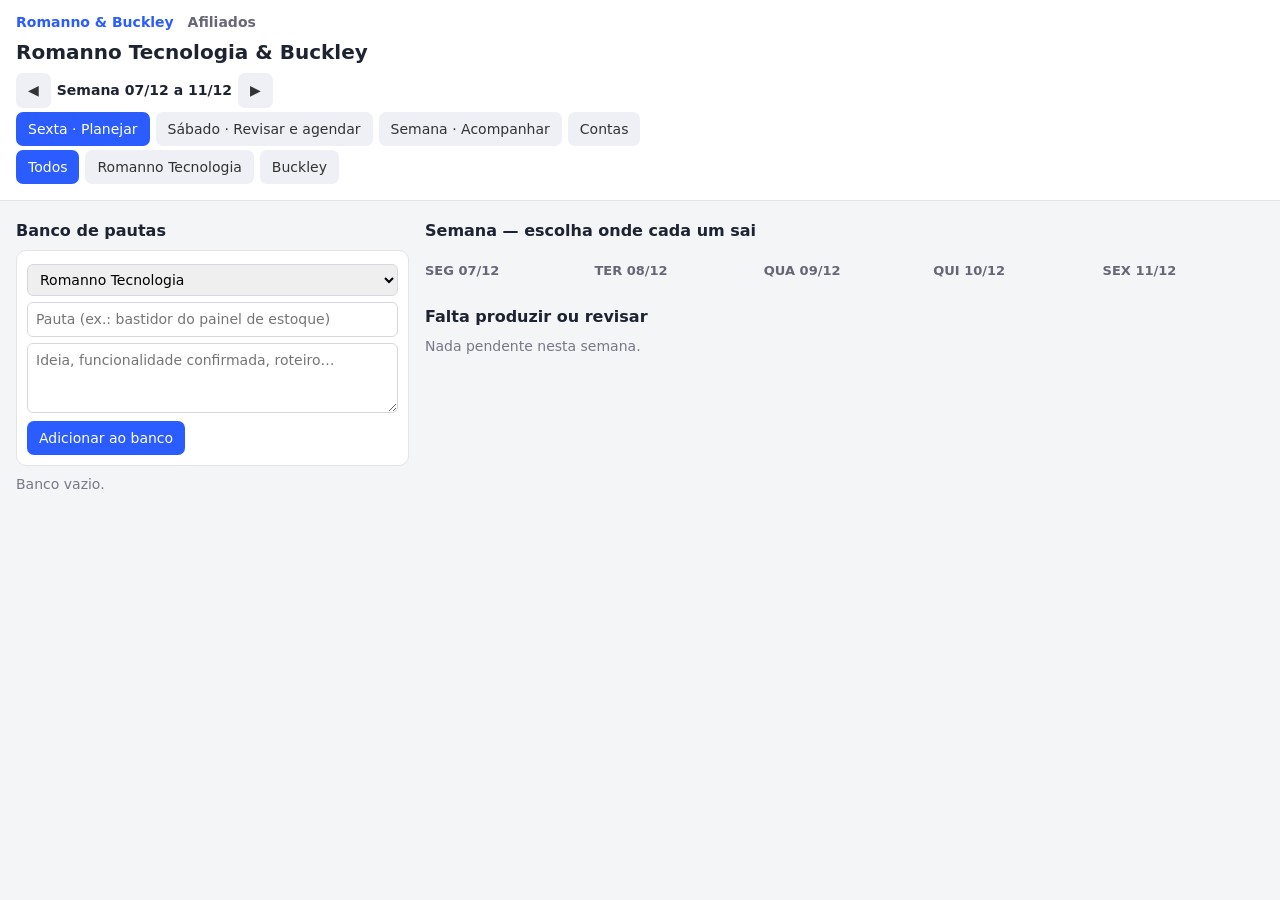
==== index.html @ 6fb6c509 "Painéis de redes sociais: agenda Romanno/Buckley e calendário de afiliados Co-Authored-By: Claude Op" ====
<!doctype html>
<html lang="pt-BR"><head><meta charset="utf-8"><meta name="viewport" content="width=device-width,initial-scale=1">
<title>Agenda — Romanno & Buckley</title><link rel="stylesheet" href="style.css"></head>
<body data-painel="marcas">
<header>
  <nav><a href="index.html" class="on">Romanno & Buckley</a><a href="afiliados.html" class="">Afiliados</a></nav>
  <h1 id="titulo"></h1>
  <div class="row">
    <button class="sec" data-sem="-1">◀</button><b id="semana"></b><button class="sec" data-sem="1">▶</button>
  </div>
  <div class="row abas">
    <button data-aba="planejar">Sexta · Planejar</button><button data-aba="revisar">Sábado · Revisar e agendar</button>
    <button data-aba="acompanhar">Semana · Acompanhar</button><button data-aba="contas">Contas</button>
  </div>
  <div class="row" id="filtros"><button data-filtro="todos">Todos</button><button data-filtro="romanno">Romanno Tecnologia</button><button data-filtro="buckley">Buckley</button></div>
  <div id="aviso" class="hide"></div>
</header>
<main id="conteudo"></main>
<script src="config.js"></script><script src="app.js"></script>
</body></html>
---- style.css ----
* { box-sizing: border-box }
body { margin: 0; font: 14px/1.45 system-ui, sans-serif; color: #1d2330; background: #f4f5f7 }
header { background: #fff; padding: 12px 16px; border-bottom: 1px solid #e2e4ea; position: sticky; top: 0; z-index: 2 }
nav a { margin-right: 14px; color: #667; text-decoration: none; font-weight: 600 }
nav a.on { color: #2b5cff }
h1 { font-size: 20px; margin: 6px 0 }
h2 { font-size: 16px; margin: 18px 0 8px }
h3 { font-size: 13px; text-transform: uppercase; color: #667; margin: 12px 0 6px }
main { display: flex; flex-wrap: wrap; gap: 16px; padding: 0 16px 40px }
.col { flex: 1 1 300px; min-width: 0 }
.col.largo { flex: 3 1 560px }
.row { display: flex; gap: 6px; align-items: center; flex-wrap: wrap; margin: 4px 0 }
.abas button, #filtros button { background: #eef0f5; color: #333 }
.abas button.on, #filtros button.on { background: #2b5cff; color: #fff }
button { border: 0; background: #2b5cff; color: #fff; padding: 7px 12px; border-radius: 7px; cursor: pointer; font: inherit }
button.sec { background: #eef0f5; color: #333 }
button:disabled { opacity: .4 }
input, select, textarea { font: inherit; padding: 6px 8px; border: 1px solid #d5d8e0; border-radius: 6px; width: 100%; margin: 3px 0 }
.row input, .row select { width: auto }
input[type=checkbox] { width: auto }
textarea { min-height: 70px; resize: vertical }
.card { background: #fff; border: 1px solid #e2e4ea; border-radius: 10px; padding: 10px; margin-bottom: 8px }
.card.linha { display: grid; grid-template-columns: 2fr 1.3fr 1.5fr auto auto auto; gap: 8px; align-items: center }
.grade { display: grid; grid-template-columns: repeat(5, minmax(0, 1fr)); gap: 8px }
.chk { display: block; font-size: 13px }
.row .chk { display: inline }
.tag { background: #eef0f5; border-radius: 99px; padding: 1px 8px; font-size: 12px }
.muted { color: #778; margin: 2px 0 }
.erro { color: #c62828 }
.falta { background: #fff8e1; padding: 6px 10px; border-radius: 6px; margin-bottom: 4px }
.destinos { display: grid; grid-template-columns: repeat(auto-fill, minmax(240px, 1fr)); gap: 8px; margin-top: 8px }
.destino { border: 1px solid #e2e4ea; border-radius: 8px; padding: 8px }
.prev { font-size: 13px; margin-bottom: 4px }
.previa { white-space: pre-wrap; background: #f7f8fa; border-radius: 6px; padding: 6px; font-size: 13px; min-height: 30px }
.modo { font-size: 12px; padding: 1px 6px; border-radius: 4px }
.modo.auto { background: #e3f6e8; color: #1b6e34 }
.modo.manual { background: #fff1d6; color: #8a5a00 }
.modo.conexao, .modo.pendente { background: #fde7e7; color: #a12020 }
table { width: 100%; border-collapse: collapse; background: #fff; font-size: 13px }
td, th { padding: 6px; border-bottom: 1px solid #eef0f5; text-align: left; vertical-align: top }
tr.nao { opacity: .55 }
.alerta { padding: 8px 10px; border-radius: 6px; margin-bottom: 4px }
.alerta.erro { background: #fde7e7; color: #a12020 }
.alerta.manual { background: #fff1d6; color: #8a5a00 }
.aviso { background: #fff1d6; padding: 6px 10px; border-radius: 6px; margin-top: 6px }
.aviso.erro { background: #fde7e7 }
.hide { display: none }
@media (max-width: 760px) { .grade { grid-template-columns: 1fr } .card.linha { grid-template-columns: 1fr } }
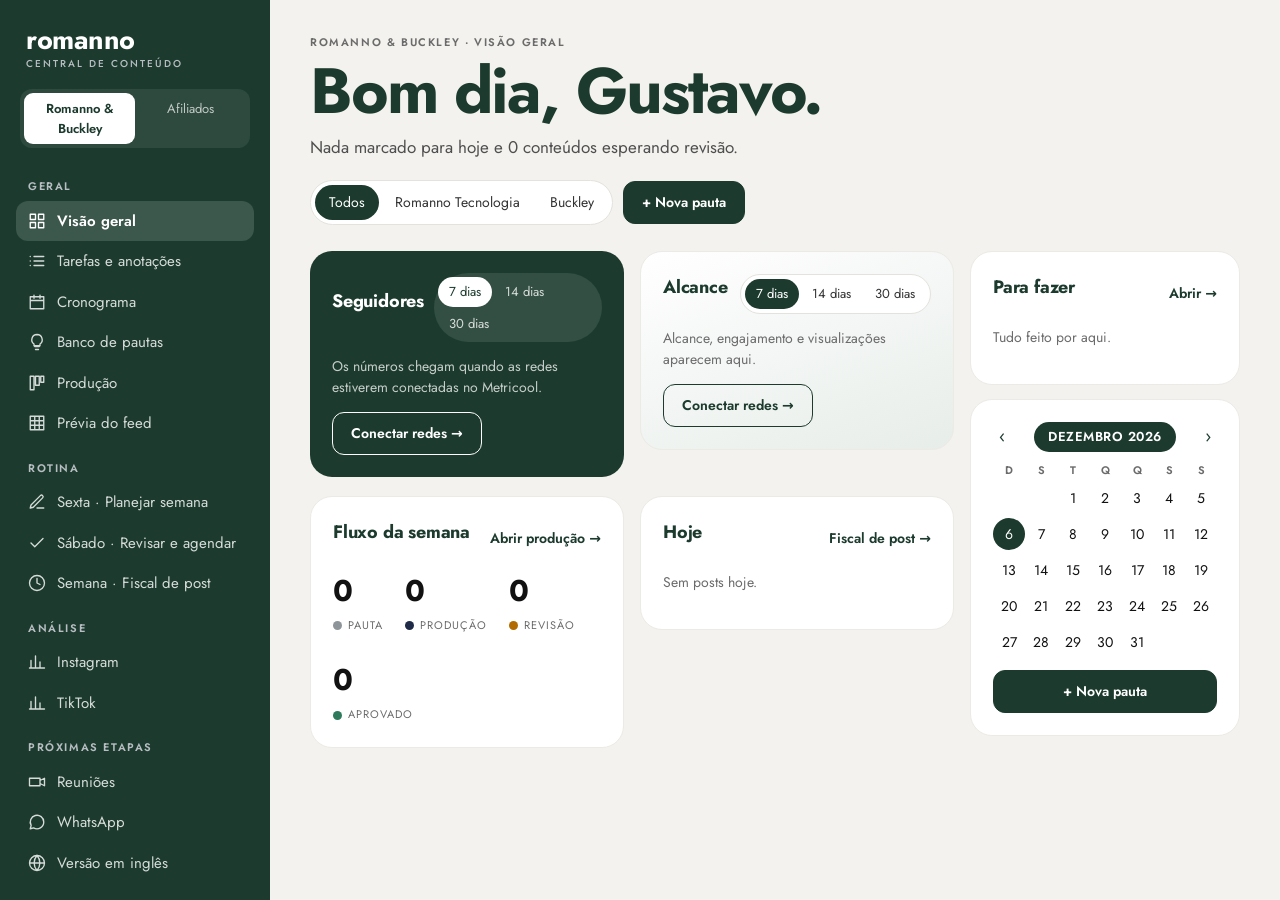
==== commit d0521a1c: "Central de conteúdo: novo visual, cronograma, produção, prévia do feed, análise, conectar redes por " ====
--- a/index.html
+++ b/index.html
@@ -1,20 +1,16 @@
 <!doctype html>
 <html lang="pt-BR"><head><meta charset="utf-8"><meta name="viewport" content="width=device-width,initial-scale=1">
-<title>Agenda — Romanno & Buckley</title><link rel="stylesheet" href="style.css"></head>
+<title>Central de Conteúdo — Romanno & Buckley</title>
+<link rel="preconnect" href="https://fonts.googleapis.com"><link href="https://fonts.googleapis.com/css2?family=Jost:wght@400;500;600;700;800&display=swap" rel="stylesheet">
+<link rel="stylesheet" href="style.css"></head>
 <body data-painel="marcas">
-<header>
-  <nav><a href="index.html" class="on">Romanno & Buckley</a><a href="afiliados.html" class="">Afiliados</a></nav>
-  <h1 id="titulo"></h1>
-  <div class="row">
-    <button class="sec" data-sem="-1">◀</button><b id="semana"></b><button class="sec" data-sem="1">▶</button>
-  </div>
-  <div class="row abas">
-    <button data-aba="planejar">Sexta · Planejar</button><button data-aba="revisar">Sábado · Revisar e agendar</button>
-    <button data-aba="acompanhar">Semana · Acompanhar</button><button data-aba="contas">Contas</button>
-  </div>
-  <div class="row" id="filtros"><button data-filtro="todos">Todos</button><button data-filtro="romanno">Romanno Tecnologia</button><button data-filtro="buckley">Buckley</button></div>
-  <div id="aviso" class="hide"></div>
-</header>
-<main id="conteudo"></main>
+<aside class="lateral">
+  <div class="logo">romanno<small>central de conteúdo</small></div>
+  <div class="paineis"><a href="index.html" class="on">Romanno & Buckley</a><a href="afiliados.html" class="">Afiliados</a></div>
+  <nav id="menu"></nav>
+  <div class="eu"><span class="av">G</span>Gustavo</div>
+</aside>
+<main><div id="aviso" class="hide"></div><div id="conteudo"></div></main>
+<dialog id="modal"></dialog>
 <script src="config.js"></script><script src="app.js"></script>
 </body></html>
--- a/style.css
+++ b/style.css
@@ -1,48 +1,210 @@
+:root { --marca: #1C3B2E; --marca2: #25503F; --claro: #E7EDE9; --papel: #F3F2EE; --carta: #fff; --tinta: #111; --cinza: #6B6B6B; --linha: #E4E2DC; --prata: #B8BEC2; --r: 22px }
 * { box-sizing: border-box }
-body { margin: 0; font: 14px/1.45 system-ui, sans-serif; color: #1d2330; background: #f4f5f7 }
-header { background: #fff; padding: 12px 16px; border-bottom: 1px solid #e2e4ea; position: sticky; top: 0; z-index: 2 }
-nav a { margin-right: 14px; color: #667; text-decoration: none; font-weight: 600 }
-nav a.on { color: #2b5cff }
-h1 { font-size: 20px; margin: 6px 0 }
-h2 { font-size: 16px; margin: 18px 0 8px }
-h3 { font-size: 13px; text-transform: uppercase; color: #667; margin: 12px 0 6px }
-main { display: flex; flex-wrap: wrap; gap: 16px; padding: 0 16px 40px }
-.col { flex: 1 1 300px; min-width: 0 }
-.col.largo { flex: 3 1 560px }
-.row { display: flex; gap: 6px; align-items: center; flex-wrap: wrap; margin: 4px 0 }
-.abas button, #filtros button { background: #eef0f5; color: #333 }
-.abas button.on, #filtros button.on { background: #2b5cff; color: #fff }
-button { border: 0; background: #2b5cff; color: #fff; padding: 7px 12px; border-radius: 7px; cursor: pointer; font: inherit }
-button.sec { background: #eef0f5; color: #333 }
-button:disabled { opacity: .4 }
-input, select, textarea { font: inherit; padding: 6px 8px; border: 1px solid #d5d8e0; border-radius: 6px; width: 100%; margin: 3px 0 }
-.row input, .row select { width: auto }
-input[type=checkbox] { width: auto }
-textarea { min-height: 70px; resize: vertical }
-.card { background: #fff; border: 1px solid #e2e4ea; border-radius: 10px; padding: 10px; margin-bottom: 8px }
-.card.linha { display: grid; grid-template-columns: 2fr 1.3fr 1.5fr auto auto auto; gap: 8px; align-items: center }
-.grade { display: grid; grid-template-columns: repeat(5, minmax(0, 1fr)); gap: 8px }
-.chk { display: block; font-size: 13px }
-.row .chk { display: inline }
-.tag { background: #eef0f5; border-radius: 99px; padding: 1px 8px; font-size: 12px }
-.muted { color: #778; margin: 2px 0 }
-.erro { color: #c62828 }
-.falta { background: #fff8e1; padding: 6px 10px; border-radius: 6px; margin-bottom: 4px }
-.destinos { display: grid; grid-template-columns: repeat(auto-fill, minmax(240px, 1fr)); gap: 8px; margin-top: 8px }
-.destino { border: 1px solid #e2e4ea; border-radius: 8px; padding: 8px }
-.prev { font-size: 13px; margin-bottom: 4px }
-.previa { white-space: pre-wrap; background: #f7f8fa; border-radius: 6px; padding: 6px; font-size: 13px; min-height: 30px }
-.modo { font-size: 12px; padding: 1px 6px; border-radius: 4px }
-.modo.auto { background: #e3f6e8; color: #1b6e34 }
-.modo.manual { background: #fff1d6; color: #8a5a00 }
-.modo.conexao, .modo.pendente { background: #fde7e7; color: #a12020 }
-table { width: 100%; border-collapse: collapse; background: #fff; font-size: 13px }
-td, th { padding: 6px; border-bottom: 1px solid #eef0f5; text-align: left; vertical-align: top }
-tr.nao { opacity: .55 }
-.alerta { padding: 8px 10px; border-radius: 6px; margin-bottom: 4px }
-.alerta.erro { background: #fde7e7; color: #a12020 }
-.alerta.manual { background: #fff1d6; color: #8a5a00 }
-.aviso { background: #fff1d6; padding: 6px 10px; border-radius: 6px; margin-top: 6px }
-.aviso.erro { background: #fde7e7 }
+body { margin: 0; font: 15px/1.5 "Jost", system-ui, sans-serif; color: var(--tinta); background: var(--papel); display: flex; min-height: 100vh }
+a { color: inherit; text-decoration: none }
+button, input, select, textarea { font: inherit }
+
+/* lateral */
+.lateral { width: 270px; flex: none; background: var(--marca); color: #fff; padding: 26px 16px; position: sticky; top: 0; height: 100vh; overflow-y: auto; display: flex; flex-direction: column; transition: background .3s }
+.logo { font-size: 27px; font-weight: 700; letter-spacing: -.5px; padding: 0 10px 14px; line-height: 1 }
+.logo small { display: block; font-size: 10px; font-weight: 500; letter-spacing: 2px; text-transform: uppercase; color: var(--prata); margin-top: 6px }
+.paineis { display: flex; background: rgba(255,255,255,.08); border-radius: 12px; padding: 4px; margin: 6px 4px 14px }
+.paineis a { flex: 1; text-align: center; padding: 6px 4px; border-radius: 9px; font-size: 13px; color: rgba(255,255,255,.7) }
+.paineis a.on { background: #fff; color: var(--marca); font-weight: 600 }
+#menu .sec { font-size: 11px; letter-spacing: 1.6px; text-transform: uppercase; color: var(--prata); margin: 16px 12px 6px; font-weight: 600 }
+#menu a { display: flex; align-items: center; gap: 11px; padding: 9px 12px; border-radius: 12px; color: rgba(255,255,255,.82); font-size: 15px }
+#menu a:hover { background: rgba(255,255,255,.07) }
+#menu a.on { background: rgba(255,255,255,.14); color: #fff; font-weight: 600 }
+#menu span { flex: 1 }
+.ico { width: 18px; height: 18px; fill: none; stroke: currentColor; stroke-width: 1.8; stroke-linecap: round; stroke-linejoin: round; flex: none }
+.badge { background: #fff; color: var(--marca); border-radius: 99px; font-size: 11px; min-width: 20px; height: 20px; display: grid; place-items: center; padding: 0 6px }
+.eu { margin-top: auto; padding: 18px 12px 0; display: flex; align-items: center; gap: 10px; color: rgba(255,255,255,.8) }
+.av { width: 30px; height: 30px; border-radius: 50%; background: var(--prata); color: var(--marca); display: grid; place-items: center; font-weight: 700 }
+
+/* conteúdo */
+main { flex: 1; min-width: 0; padding: 34px 40px 80px }
+.cabeca { display: flex; justify-content: space-between; align-items: flex-end; gap: 20px; flex-wrap: wrap; margin-bottom: 26px }
+.eyebrow { font-size: 11px; letter-spacing: 1.6px; text-transform: uppercase; color: var(--cinza); font-weight: 600 }
+h1 { font-size: clamp(38px, 5vw, 68px); line-height: 1; letter-spacing: -2px; margin: 8px 0 12px; color: var(--marca); font-weight: 700 }
+.lead { color: #4F4F4F; max-width: 640px; margin: 0; font-size: 17px }
+h2 { font-size: 21px; margin: 28px 0 12px; letter-spacing: -.3px }
+h3 { font-size: 18px; margin: 0 0 12px; color: var(--marca); letter-spacing: -.2px }
+.acoes { display: flex; gap: 10px; flex-wrap: wrap; align-items: center }
+.muted { color: var(--cinza); font-size: 13px }
+.vazio { color: var(--cinza); font-size: 14px }
+.erro { color: #B3261E; font-size: 13px }
+.ok { color: #1B6E34; font-size: 13px }
+.pre { white-space: pre-wrap; margin: 0 }
+
+.card { background: var(--carta); border-radius: var(--r); padding: 22px; margin-bottom: 14px; border: 1px solid #ECEAE4 }
+.card.escuro { background: var(--marca); color: #fff; border: 0 }
+.card.escuro h3 { color: #fff }
+.card.claro { background: linear-gradient(160deg, #fff, var(--claro)) }
+.card.destaque { background: var(--claro); border: 0 }
+.card.mini { padding: 12px; border-radius: 14px; font-size: 14px }
+.cardhead { display: flex; justify-content: space-between; align-items: center; gap: 10px; margin-bottom: 10px }
+.cardhead a, .link { color: var(--marca); font-weight: 600; font-size: 14px; background: none; border: 0; padding: 0; cursor: pointer }
+
+.btn { background: var(--marca); color: #fff; border: 1.5px solid var(--marca); padding: 10px 18px; border-radius: 12px; cursor: pointer; font-weight: 600; white-space: nowrap; display: inline-block; font-size: 14px }
+.btn:hover { background: var(--marca2) }
+.btn.ghost { background: transparent; color: var(--marca) }
+.btn.ghost:hover { background: var(--claro) }
+.btn.full { width: 100%; margin-top: 12px; text-align: center }
+.btn:disabled { opacity: .35; cursor: default }
+.redondo { width: 38px; height: 38px; border-radius: 50%; border: 1.5px solid var(--marca); background: #fff; color: var(--marca); cursor: pointer; font-size: 16px }
+.seta { background: none; border: 0; cursor: pointer; font-size: 18px; color: var(--marca) }
+.x { background: none; border: 0; font-size: 20px; color: var(--cinza); cursor: pointer; line-height: 1 }
+
+.seg, .tabs { display: inline-flex; background: #fff; border: 1px solid var(--linha); border-radius: 99px; padding: 4px; gap: 2px; flex-wrap: wrap }
+.seg button, .tabs button { border: 0; background: none; padding: 7px 14px; border-radius: 99px; cursor: pointer; font-size: 14px; color: #333 }
+.seg button.on, .tabs button.on { background: var(--marca); color: #fff }
+.card.escuro .tabs { background: rgba(255,255,255,.1); border: 0 }
+.card.escuro .tabs button { color: rgba(255,255,255,.8) }
+.card.escuro .tabs button.on { background: #fff; color: var(--marca) }
+.tabs button { padding: 5px 11px; font-size: 13px }
+
+label { display: block; font-size: 13px; font-weight: 600; color: #333; margin-bottom: 8px }
+input, select, textarea { width: 100%; padding: 10px 12px; border: 1px solid #D9D6CE; border-radius: 10px; background: #fff; margin-top: 4px; font-weight: 400; font-size: 14px }
+textarea { min-height: 84px; resize: vertical }
+input[type=checkbox] { width: auto; margin: 0 6px 0 0; accent-color: var(--marca) }
+.chk { display: flex; align-items: center; font-weight: 400; font-size: 14px; margin: 4px 0 }
+.form-linha { display: flex; gap: 12px; align-items: flex-end; flex-wrap: wrap }
+.form-linha label { margin: 0 }
+.form-linha .btn { margin-bottom: 1px }
+.cresce { flex: 1; min-width: 200px }
+.row { display: flex; gap: 8px; align-items: center; flex-wrap: wrap; margin-top: 8px }
+.row input, .row select { width: auto; margin: 0 }
+
+.dot { display: inline-block; width: 9px; height: 9px; border-radius: 50%; margin-right: 6px; vertical-align: middle; flex: none }
+.e-pauta { background: #8E959A } .e-producao { background: #1E2A47 } .e-revisao { background: #B26B00 } .e-aprovado { background: #2F7A5C } .e-agendado { background: #3B6FD8 } .e-publicado { background: #111 }
+.tag { background: var(--claro); border-radius: 99px; padding: 1px 9px; font-size: 12px; font-weight: 500 }
+.pill { background: var(--marca); color: #fff; border-radius: 99px; padding: 5px 14px; font-size: 13px; font-weight: 600; text-transform: uppercase; letter-spacing: .5px }
+
+/* visão geral */
+.grid-visao { display: grid; grid-template-columns: 1.1fr 1.1fr .9fr; gap: 16px; align-items: start }
+.grid-visao > .card { margin: 0 }
+.col-dir { grid-row: span 2 }
+.big { font-size: 54px; font-weight: 700; letter-spacing: -2px; line-height: 1.1 }
+.big small { font-size: 26px; letter-spacing: 0; margin-left: 8px }
+.big2 { font-size: 34px; font-weight: 700; margin-top: 16px }
+.sub { font-size: 11px; letter-spacing: 1.2px; text-transform: uppercase; opacity: .7 }
+.kpis { display: flex; gap: 22px; flex-wrap: wrap }
+.kpis b { display: block; font-size: 30px; font-weight: 700; letter-spacing: -1px }
+.kpis span { font-size: 11px; letter-spacing: 1px; text-transform: uppercase; color: var(--cinza) }
+.kpis.cards3, .kpis.cards { display: grid; grid-template-columns: repeat(auto-fill, minmax(170px, 1fr)); gap: 12px; margin-bottom: 14px }
+.kpis.cards .card, .kpis.cards3 .card { margin: 0; padding: 16px }
+.spark { width: 100%; height: 70px; margin-top: 12px }
+.spark .area { fill: var(--marca); opacity: .12 } .spark .linha { fill: none; stroke: var(--marca); stroke-width: 2.5 }
+.card.escuro .vazio { color: rgba(255,255,255,.75) }
+.card.escuro .btn.ghost { color: #fff; border-color: #fff }
+.li { display: flex; align-items: center; gap: 10px; padding: 9px 0; border-bottom: 1px solid #F0EEE8; flex-wrap: wrap }
+.li:last-child { border-bottom: 0 }
+.st { font-size: 12px; padding: 2px 8px; border-radius: 6px; background: #EEE }
+.st-publicado { background: #E3F6E8; color: #1B6E34 } .st-falhou { background: #FDE7E7; color: #A12020 } .st-manual, .st-aguardando { background: #FFF1D6; color: #8A5A00 } .st-agendado, .st-aprovado { background: var(--claro); color: var(--marca) }
+.calhead { display: flex; justify-content: space-between; align-items: center; margin-bottom: 10px }
+.minical { display: grid; grid-template-columns: repeat(7, 1fr); text-align: center; gap: 4px 0; font-size: 14px }
+.minical b { font-size: 11px; color: var(--cinza); font-weight: 600 }
+.minical a { position: relative; padding: 5px 0; border-radius: 50%; aspect-ratio: 1; display: grid; place-items: center }
+.minical a.hoje { background: var(--marca); color: #fff; width: 32px; margin: auto }
+.minical a i { position: absolute; bottom: 1px; left: 50%; width: 4px; height: 4px; border-radius: 50%; background: var(--marca); transform: translateX(-50%) }
+
+/* tarefas */
+.tarefa.feito span { text-decoration: line-through; color: var(--cinza) }
+.tarefa span:first-of-type { flex: 1 }
+
+/* cronograma */
+.legenda { display: flex; gap: 16px; flex-wrap: wrap; font-size: 13px; color: #444; margin-bottom: 14px }
+.cal { background: #fff; border-radius: var(--r); overflow: hidden; border: 1px solid #ECEAE4 }
+.cal-h, .cal-g { display: grid; grid-template-columns: repeat(7, minmax(0, 1fr)) }
+.cal-h b { padding: 12px; font-size: 12px; letter-spacing: 1px; text-transform: uppercase; color: var(--cinza); background: #F7F5F0 }
+.dia { min-height: 128px; padding: 8px; border-top: 1px solid #F0EEE8; border-left: 1px solid #F0EEE8; cursor: pointer }
+.dia.fora { background: #F3F1EC; cursor: default }
+.dia.hoje .n { background: var(--marca); color: #fff; border-radius: 99px; padding: 1px 8px }
+.dia .n { font-weight: 600; font-size: 14px; display: inline-block; margin-bottom: 6px }
+.evento { display: block; width: 100%; text-align: left; border: 0; background: #F4F3EF; border-radius: 9px; padding: 5px 7px; font-size: 12px; margin-bottom: 4px; cursor: pointer; line-height: 1.3; overflow: hidden }
+.evento b { color: var(--cinza); font-weight: 500 }
+.evento.reun { background: #FDE7E7 }
+
+/* banco */
+.acordeao { border-radius: 18px; overflow: hidden; background: #fff; margin-bottom: 14px; border: 1px solid #ECEAE4 }
+.acordeao summary { color: #fff; padding: 14px 22px; font-weight: 600; font-size: 17px; cursor: pointer; list-style: none }
+.acordeao summary::before { content: '›'; display: inline-block; margin-right: 10px; transition: .2s }
+.acordeao[open] summary::before { transform: rotate(90deg) }
+.cont { background: rgba(255,255,255,.2); border-radius: 99px; padding: 0 8px; font-size: 13px; margin-left: 6px }
+.acordeao .li, .acordeao .vazio { padding: 14px 22px; margin: 0 }
+
+/* produção */
+.kanban { display: grid; grid-auto-flow: column; grid-auto-columns: minmax(250px, 1fr); gap: 14px; overflow-x: auto; padding-bottom: 10px }
+.coluna { background: #EAE8E2; border-radius: var(--r); padding: 12px; min-height: 420px }
+.colhead { font-size: 12px; letter-spacing: 1px; text-transform: uppercase; font-weight: 600; padding: 4px 6px 12px; display: flex; align-items: center; gap: 4px }
+.colhead .muted { margin-left: auto }
+.kcard { padding: 16px; cursor: grab; margin-bottom: 10px }
+.kcard b { display: block; line-height: 1.3; margin-bottom: 8px }
+.meta { font-size: 13px; color: var(--cinza); margin: 2px 0 }
+.kacoes { display: flex; justify-content: flex-end; gap: 8px; margin-top: 10px }
+.coluna .vazio { padding: 6px; font-size: 13px }
+
+/* planejar / revisar */
+.duas { display: grid; grid-template-columns: 1fr 1fr; gap: 18px }
+.duas.larga { grid-template-columns: 1.8fr 1fr }
+.tres { display: grid; grid-template-columns: repeat(3, 1fr); gap: 12px }
+.grade5 { display: grid; grid-template-columns: repeat(5, minmax(0, 1fr)); gap: 8px }
+.falta { background: #FFF6E5; padding: 10px 14px; border-radius: 12px; margin-bottom: 6px; font-size: 14px }
+.destinos { display: grid; grid-template-columns: repeat(auto-fill, minmax(250px, 1fr)); gap: 12px; margin-top: 12px }
+.destino { border: 1px solid #ECEAE4; border-radius: 16px; padding: 12px; background: #FBFAF7 }
+.prevtopo { font-size: 13px; margin-bottom: 6px }
+.previa { white-space: pre-wrap; background: #fff; border: 1px dashed #D9D6CE; border-radius: 10px; padding: 8px; font-size: 13px; min-height: 36px }
+.modo { font-size: 12px; padding: 2px 8px; border-radius: 6px; display: inline-block; font-weight: 500 }
+.modo.auto { background: #E3F6E8; color: #1B6E34 } .modo.manual { background: #FFF1D6; color: #8A5A00 } .modo.conexao, .modo.pendente { background: #FDE7E7; color: #A12020 }
+table { width: 100%; border-collapse: collapse; font-size: 13px }
+td { padding: 9px 4px; border-bottom: 1px solid #F0EEE8; vertical-align: top }
+tr.nao { opacity: .5 }
+.sticky { position: sticky; top: 20px }
+.alerta { display: block; padding: 11px 14px; border-radius: 12px; margin: 8px 0; font-size: 14px }
+.alerta.erro { background: #FDE7E7; color: #A12020 } .alerta.manual { background: #FFF1D6; color: #8A5A00 }
+.card.linha { display: grid; grid-template-columns: 2fr 1.2fr 1.4fr auto; gap: 12px; align-items: center; padding: 16px }
+.card.linha select, .card.linha input { margin: 0 }
+
+/* feed */
+.abas-perfil { margin-bottom: 16px }
+.perfil-topo { display: flex; gap: 14px; align-items: center; margin-bottom: 14px }
+.avatar { width: 64px; height: 64px; border-radius: 50%; color: #fff; display: grid; place-items: center; font-size: 26px; font-weight: 700 }
+.grade-feed { display: grid; grid-template-columns: repeat(3, 1fr); gap: 3px }
+.tile { aspect-ratio: 4/5; border: 0; background-size: cover; background-position: center; color: #fff; position: relative; cursor: pointer; padding: 10px; text-align: left; display: flex; align-items: flex-end }
+.tile-tag { position: absolute; top: 6px; left: 6px; background: rgba(0,0,0,.45); font-size: 11px; padding: 2px 6px; border-radius: 6px }
+.tile-t { font-weight: 700; font-size: 15px; line-height: 1.2 }
+
+/* análise */
+.barras { display: flex; gap: 6px; align-items: flex-end; height: 170px; padding-top: 10px }
+.barras div { flex: 1; height: 100%; display: flex; flex-direction: column; justify-content: flex-end; align-items: center; gap: 4px }
+.barras i { width: 100%; background: var(--marca); opacity: .75; border-radius: 6px 6px 0 0; min-height: 2px }
+.barras span { font-size: 10px; color: var(--cinza) }
+
+/* contas */
+.marca-bloco { padding: 0; overflow: hidden }
+.marca-topo { color: #fff; padding: 16px 22px; display: flex; justify-content: space-between; flex-wrap: wrap; gap: 6px }
+.marca-topo span { opacity: .75; font-size: 13px }
+.marca-bloco > p, .marca-bloco .li { margin: 0 22px }
+.marca-bloco > p { margin-top: 12px }
+.rede { width: 38px; height: 38px; border-radius: 12px; display: grid; place-items: center; color: #fff; font-weight: 700 }
+.r-instagram { background: linear-gradient(45deg, #F58529, #DD2A7B, #8134AF) } .r-tiktok { background: #111 } .r-facebook { background: #1877F2 } .r-threads { background: #000 }
+
+dialog { border: 0; border-radius: 26px; padding: 0; width: min(760px, 94vw); box-shadow: 0 30px 80px rgba(0,0,0,.25) }
+dialog::backdrop { background: rgba(17,17,17,.4) }
+.modal { padding: 26px }
+.modal h2 { margin: 0; color: var(--marca) }
+
+.aviso { background: #FFF1D6; padding: 10px 14px; border-radius: 12px; margin-bottom: 16px } .aviso.erro { background: #FDE7E7 }
 .hide { display: none }
-@media (max-width: 760px) { .grade { grid-template-columns: 1fr } .card.linha { grid-template-columns: 1fr } }
+
+@media (max-width: 1100px) { .grid-visao { grid-template-columns: 1fr 1fr } .col-dir { grid-row: auto } .duas, .duas.larga, .tres { grid-template-columns: 1fr } .grade5 { grid-template-columns: 1fr } }
+@media (max-width: 760px) {
+  body { display: block }
+  .lateral { position: static; width: auto; height: auto; padding: 16px }
+  #menu { display: flex; overflow-x: auto; gap: 4px } #menu .sec { display: none } #menu a { white-space: nowrap }
+  .eu { display: none }
+  main { padding: 20px 16px 60px }
+  .grid-visao { grid-template-columns: 1fr }
+  .cal-g .dia { min-height: 80px; padding: 4px } .evento { font-size: 10px }
+  .card.linha { grid-template-columns: 1fr }
+}
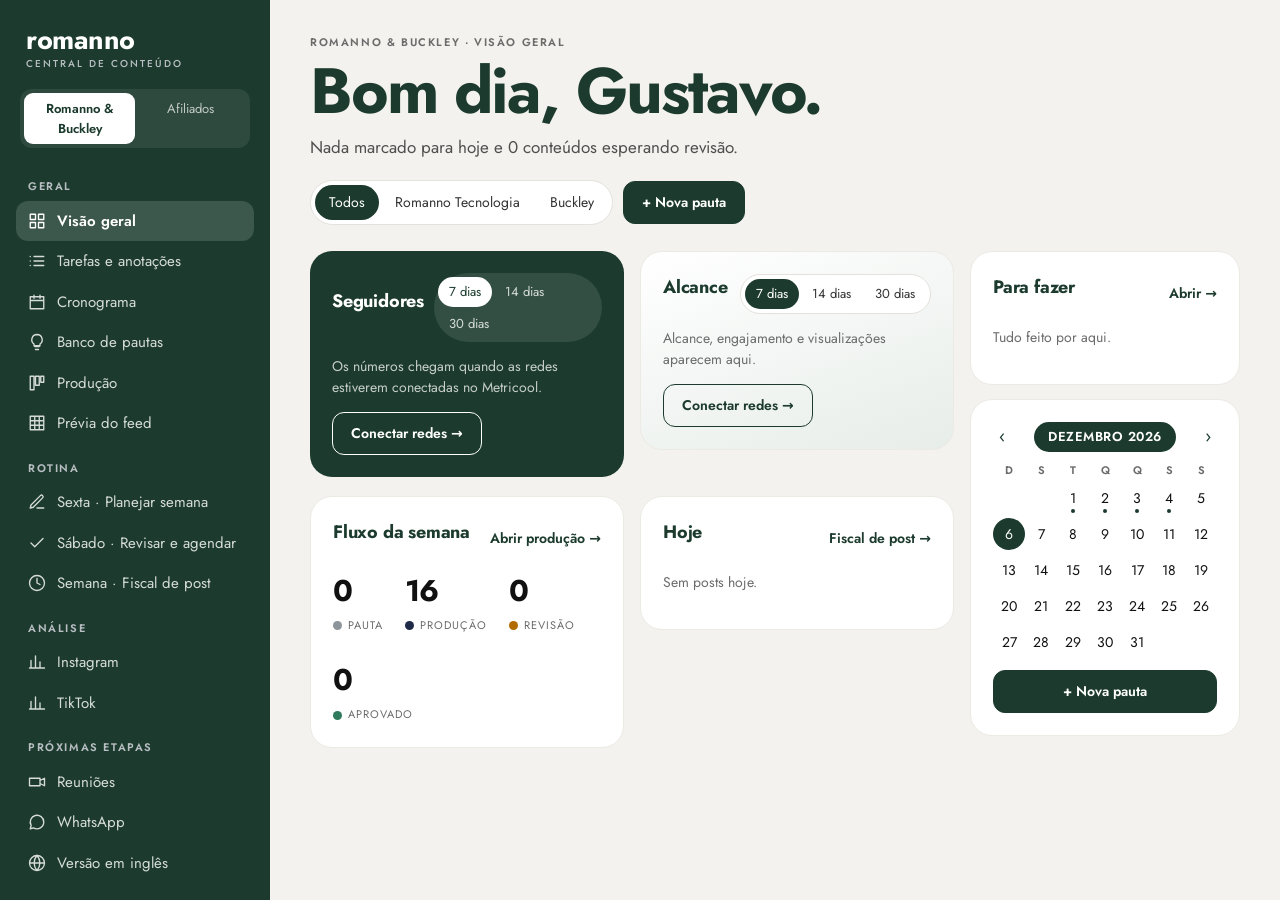
==== commit 1799ebb0: "Painel: carrega config/app sem cache; mensagem para perfil conectado aguardando métricas Co-Authored" ====
--- a/index.html
+++ b/index.html
@@ -12,5 +12,5 @@
 </aside>
 <main><div id="aviso" class="hide"></div><div id="conteudo"></div></main>
 <dialog id="modal"></dialog>
-<script src="config.js"></script><script src="app.js"></script>
+<script>/* evita versão antiga em cache */for (const s of ['config.js', 'app.js']) document.write('<script src="' + s + '?v=' + Date.now() + '"><\/script>');</script>
 </body></html>
--- a/style.css
+++ b/style.css
@@ -208,3 +208,8 @@
   .cal-g .dia { min-height: 80px; padding: 4px } .evento { font-size: 10px }
   .card.linha { grid-template-columns: 1fr }
 }
+.disp { display: grid; grid-template-columns: repeat(auto-fill, minmax(340px, 1fr)); gap: 12px }
+.disp h2 { grid-column: 1 / -1 }
+.disp .card { margin: 0 }
+.card.mini .chk { align-items: flex-start; flex-wrap: wrap; line-height: 1.3 }
+.card.mini .chk .muted { width: 100%; padding-left: 22px; font-size: 12px }
